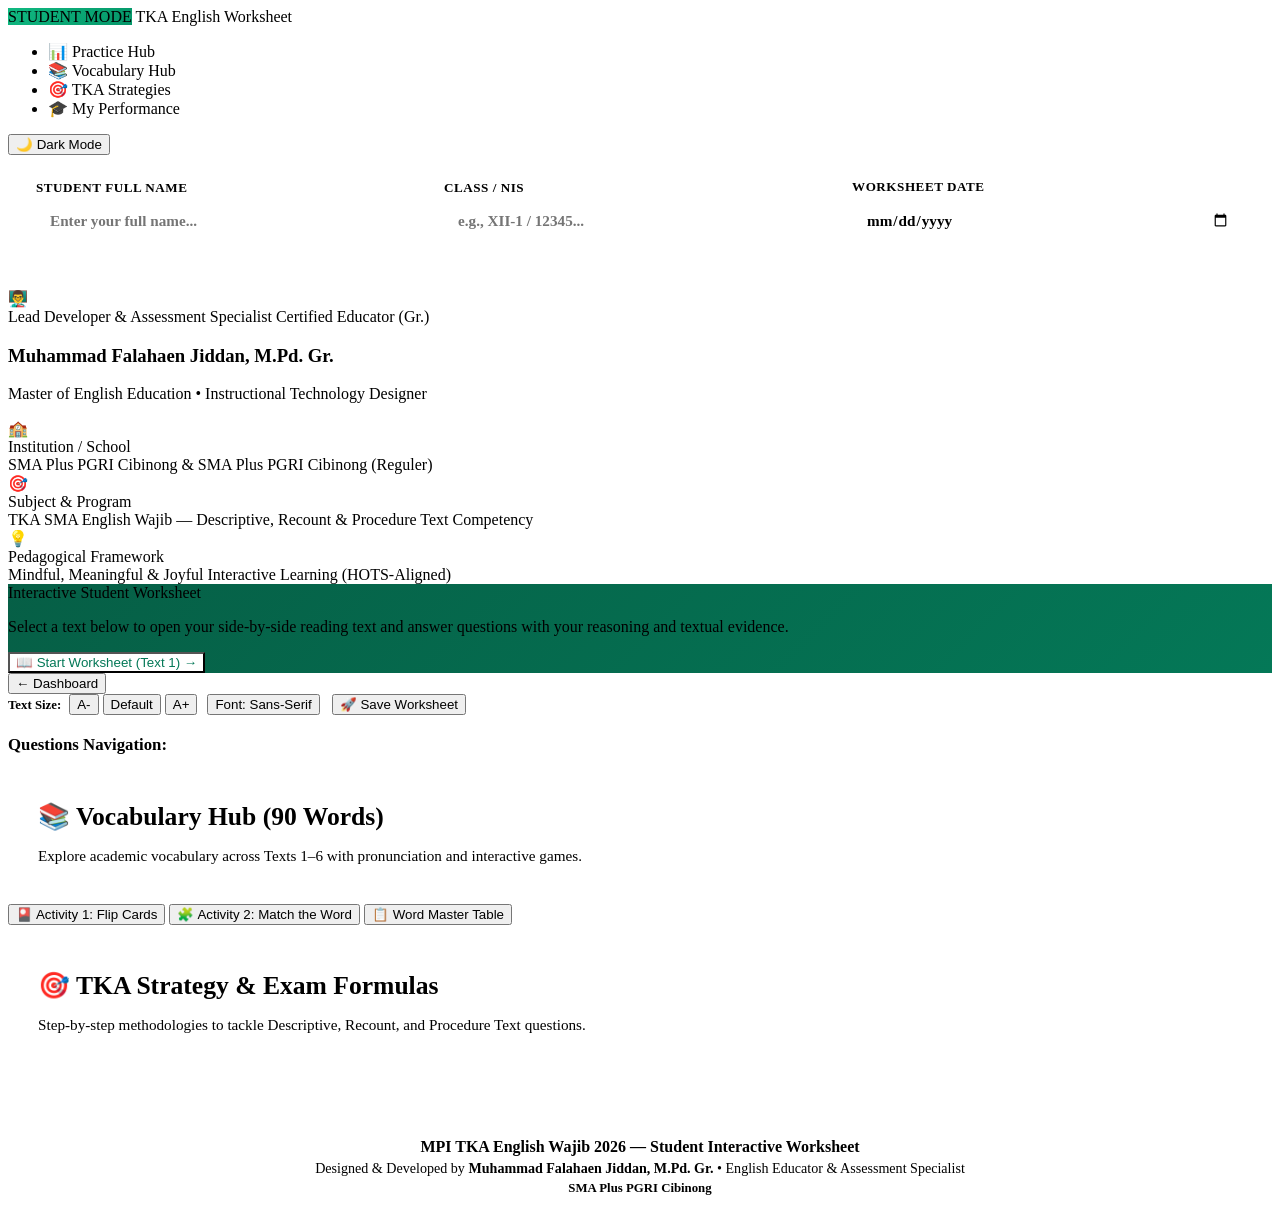
==== student.html @ a9da107c "Upload student.html - MPI TKA English Wajib 2026" ====
<!DOCTYPE html>
<html lang="en" data-theme="light">
<head>
  <meta charset="UTF-8">
  <meta name="viewport" content="width=device-width, initial-scale=1.0, maximum-scale=1.0, user-scalable=no">
  <title>MPI TKA ENGLISH WAJIB — Student Worksheet & Reasoning Mode</title>
  <meta name="description" content="Student Interactive Worksheet & Reasoning Mode for Senior High School TKA English — Descriptive, Recount, and Procedure Text with Textual Justifications.">
  
  <!-- Google Fonts: Inter & Merriweather -->
  <link rel="preconnect" href="https://fonts.googleapis.com">
  <link rel="preconnect" href="https://fonts.gstatic.com" crossorigin>
  <link href="https://fonts.googleapis.com/css2?family=Inter:wght@400;500;600;700;800;900&family=Merriweather:ital,wght@0,300;0,400;0,700;1,300;1,400&display=swap" rel="stylesheet">
  
  <!-- Stylesheet -->
  <link rel="stylesheet" href="style.css">
  <style>
    /* Student Specific Styles & Mobile Optimizations */
    .student-badge {
      background: linear-gradient(135deg, #10b981, #059669);
      color: white;
      font-weight: 800;
      font-size: 0.85rem;
      padding: 5px 12px;
      border-radius: var(--radius-sm);
      letter-spacing: 0.05em;
    }

    .reasoning-box-wrapper {
      background: var(--bg-card-alt);
      border: 1.5px solid var(--border-color);
      border-left: 4px solid var(--academic-blue);
      border-radius: var(--radius-md);
      padding: 16px 20px;
      margin-top: 18px;
      margin-bottom: 22px;
    }

    .reasoning-header {
      display: flex;
      align-items: center;
      gap: 8px;
      font-size: 0.95rem;
      font-weight: 800;
      color: var(--text-main);
      margin-bottom: 6px;
    }

    .reasoning-subtext {
      font-size: 0.84rem;
      color: var(--text-muted);
      margin-bottom: 10px;
      line-height: 1.4;
    }

    .student-reason-textarea {
      width: 100%;
      min-height: 95px;
      padding: 12px 14px;
      border-radius: var(--radius-sm);
      border: 1.5px solid var(--border-color);
      background: var(--bg-card);
      color: var(--text-main);
      font-family: var(--font-sans);
      font-size: 0.95rem;
      line-height: 1.5;
      resize: vertical;
      transition: border-color 0.2s ease, box-shadow 0.2s ease;
    }

    .student-reason-textarea:focus {
      outline: none;
      border-color: var(--academic-blue);
      box-shadow: 0 0 0 3px rgba(37, 99, 235, 0.15);
    }

    /* Student Identity Card */
    .student-id-card {
      background: var(--bg-card);
      border: 1px solid var(--border-color);
      border-radius: var(--radius-lg);
      padding: 24px 28px;
      margin-bottom: 24px;
      box-shadow: var(--shadow-sm);
      display: grid;
      grid-template-columns: repeat(auto-fit, minmax(220px, 1fr));
      gap: 16px;
      align-items: center;
    }

    .student-input-group {
      display: flex;
      flex-direction: column;
      gap: 6px;
    }

    .student-input-label {
      font-size: 0.82rem;
      font-weight: 800;
      color: var(--text-muted);
      text-transform: uppercase;
      letter-spacing: 0.04em;
    }

    .student-input-field {
      padding: 10px 14px;
      border-radius: var(--radius-sm);
      border: 1.5px solid var(--border-color);
      background: var(--bg-card-alt);
      color: var(--text-main);
      font-family: inherit;
      font-size: 0.95rem;
      font-weight: 600;
    }

    .student-input-field:focus {
      outline: none;
      border-color: var(--academic-blue);
      background: var(--bg-card);
    }

    /* Mobile Quick Switch Bar */
    .mobile-tab-switch {
      display: none;
      width: 100%;
      background: var(--bg-card);
      border: 1px solid var(--border-color);
      border-radius: var(--radius-md);
      padding: 6px;
      margin-bottom: 16px;
      gap: 6px;
    }

    .mobile-switch-btn {
      flex: 1;
      padding: 10px;
      border-radius: var(--radius-sm);
      border: none;
      font-size: 0.9rem;
      font-weight: 700;
      cursor: pointer;
      background: transparent;
      color: var(--text-muted);
      text-align: center;
    }

    .mobile-switch-btn.active {
      background: var(--academic-blue);
      color: white;
    }

    @media (max-width: 900px) {
      .mobile-tab-switch {
        display: flex;
      }
      .workspace-split-container {
        display: block;
      }
      .workspace-left-panel.mobile-hidden {
        display: none;
      }
      .workspace-right-panel.mobile-hidden {
        display: none;
      }
      .workspace-left-panel, .workspace-right-panel {
        max-height: none;
        padding: 20px 18px;
      }
      .navbar {
        padding: 12px 16px;
      }
      .main-view {
        padding: 12px 14px;
      }
    }
  </style>
</head>
<body>
  <div class="app-container">
    
    <!-- ==========================================
         TOP NAVIGATION BAR (STUDENT MODE)
    ========================================== -->
    <header class="navbar">
      <div class="nav-brand" onclick="setStudentView('dashboard')">
        <span class="brand-badge" style="background: linear-gradient(135deg, #10b981, #059669);">STUDENT MODE</span>
        <span class="brand-title">TKA English Worksheet</span>
      </div>

      <nav>
        <ul class="nav-links">
          <li class="nav-item active" data-view="dashboard" onclick="setStudentView('dashboard')">📊 Practice Hub</li>
          <li class="nav-item" data-view="vocab_hub" onclick="setStudentView('vocab_hub')">📚 Vocabulary Hub</li>
          <li class="nav-item" data-view="tka_strategy" onclick="setStudentView('tka_strategy')">🎯 TKA Strategies</li>
          <li class="nav-item" data-view="my_report" onclick="setStudentView('my_report')">🎓 My Performance</li>
        </ul>
      </nav>

      <div class="nav-actions">
        <!-- Dark/Light Mode Switcher -->
        <button class="btn-theme-toggle" id="btn-theme-toggle" onclick="toggleStudentTheme()">
          <span id="theme-icon">🌙</span> <span id="theme-label">Dark Mode</span>
        </button>
      </div>
    </header>

    <!-- ==========================================
         MAIN CONTENT VIEWS
    ========================================== -->
    <main class="main-view">

      <!-- 1. STUDENT DASHBOARD VIEW -->
      <section id="view-dashboard" class="view-section active">
        
        <!-- Student Identity Form -->
        <div class="student-id-card">
          <div class="student-input-group">
            <label class="student-input-label">Student Full Name</label>
            <input type="text" id="student-name" class="student-input-field" placeholder="Enter your full name..." onkeyup="saveStudentIdentity()">
          </div>
          <div class="student-input-group">
            <label class="student-input-label">Class / NIS</label>
            <input type="text" id="student-class" class="student-input-field" placeholder="e.g., XII-1 / 12345..." onkeyup="saveStudentIdentity()">
          </div>
          <div class="student-input-group">
            <label class="student-input-label">Worksheet Date</label>
            <input type="date" id="student-date" class="student-input-field" onchange="saveStudentIdentity()">
          </div>
        </div>

        <!-- Developer & Academic Profile Card in Student Mode -->
        <div class="developer-profile-card">
          <div class="dev-profile-header">
            <div class="dev-avatar-box">👨‍🏫</div>
            <div>
              <div class="dev-badge-row">
                <span class="badge badge-blue">Lead Developer & Assessment Specialist</span>
                <span class="badge badge-green">Certified Educator (Gr.)</span>
              </div>
              <h3 class="dev-name">Muhammad Falahaen Jiddan, M.Pd. Gr.</h3>
              <p class="dev-role">Master of English Education • Instructional Technology Designer</p>
            </div>
          </div>

          <div class="dev-details-grid">
            <div class="dev-detail-item">
              <div class="dev-detail-icon">🏫</div>
              <div>
                <div class="dev-detail-label">Institution / School</div>
                <div class="dev-detail-value">SMA Plus PGRI Cibinong & SMA Plus PGRI Cibinong (Reguler)</div>
              </div>
            </div>

            <div class="dev-detail-item">
              <div class="dev-detail-icon">🎯</div>
              <div>
                <div class="dev-detail-label">Subject & Program</div>
                <div class="dev-detail-value">TKA SMA English Wajib — Descriptive, Recount & Procedure Text Competency</div>
              </div>
            </div>

            <div class="dev-detail-item">
              <div class="dev-detail-icon">💡</div>
              <div>
                <div class="dev-detail-label">Pedagogical Framework</div>
                <div class="dev-detail-value">Mindful, Meaningful & Joyful Interactive Learning (HOTS-Aligned)</div>
              </div>
            </div>
          </div>
        </div>

        <div class="dashboard-hero-banner" style="background: linear-gradient(135deg, #065f46, #047857);">
          <div>
            <div class="dash-banner-title">Interactive Student Worksheet</div>
            <p class="dash-banner-subtitle">Select a text below to open your side-by-side reading text and answer questions with your reasoning and textual evidence.</p>
          </div>
          <div>
            <button class="btn btn-primary btn-lg" style="background: white; color: #047857;" onclick="openStudentTextWorkspace(1)">
              📖 Start Worksheet (Text 1) →
            </button>
          </div>
        </div>

        <!-- 6 Text Cards Grid -->
        <div class="text-cards-grid" id="student-text-cards">
          <!-- Injected via JS -->
        </div>

      </section>

      <!-- 2. STUDENT WORKSPACE VIEW (SPLIT SIDE-BY-SIDE ON DESKTOP, TABBED ON MOBILE) -->
      <section id="view-text_workspace" class="view-section">
        
        <!-- Mobile Tab Switcher Bar -->
        <div class="mobile-tab-switch">
          <button class="mobile-switch-btn active" id="btn-mobile-read" onclick="switchMobileTab('read')">📖 Reading Passage</button>
          <button class="mobile-switch-btn" id="btn-mobile-quest" onclick="switchMobileTab('quest')">📝 Questions & Reasoning</button>
        </div>

        <!-- Top Toolbar with Text Size Controls -->
        <div class="workspace-top-bar">
          <div style="display: flex; align-items: center; gap: 14px;">
            <button class="btn btn-secondary btn-sm" onclick="setStudentView('dashboard')">← Dashboard</button>
            <div id="student-ws-title" style="font-size: 1.15rem; font-weight: 800; color: var(--text-main);"></div>
          </div>

          <div style="display: flex; align-items: center; gap: 12px; flex-wrap: wrap;">
            <div class="font-size-control-group">
              <span style="font-size: 0.8rem; font-weight: 700; color: var(--text-muted); margin-right: 4px;">Text Size:</span>
              <button class="btn-font-ctrl" onclick="changeStudentFontSize(-1)">A-</button>
              <button class="btn-font-ctrl" onclick="changeStudentFontSize(0)">Default</button>
              <button class="btn-font-ctrl" onclick="changeStudentFontSize(1)">A+</button>
              <button class="btn-font-ctrl" onclick="toggleStudentFontFamily()" style="margin-left: 6px;">Font: <span id="student-font-family-label">Sans-Serif</span></button>
            </div>

            <button class="btn btn-primary btn-sm" onclick="submitStudentWorksheet()">🚀 Save Worksheet</button>
          </div>
        </div>

        <!-- Split Workspace Grid -->
        <div class="workspace-split-container">
          
          <!-- LEFT PANEL: READING PASSAGE -->
          <div class="workspace-left-panel" id="student-left-reading-panel">
            <h2 class="reading-article-title" id="student-reading-title"></h2>
            <div class="reading-citation" id="student-reading-citation"></div>
            <div id="student-reading-content">
              <!-- Paragraphs injected here -->
            </div>
          </div>

          <!-- RIGHT PANEL: QUESTIONS & REASONING -->
          <div class="workspace-right-panel" id="student-right-practice-panel">
            
            <div class="practice-header-bar">
              <span style="font-weight: 800; color: var(--text-main); font-size: 1.05rem;">Questions Navigation:</span>
              <div class="practice-q-nav" id="student-q-nav-pills">
                <!-- Pills injected -->
              </div>
            </div>

            <div id="student-question-canvas">
              <!-- Current question canvas injected here -->
            </div>

          </div>

        </div>
      </section>

      <!-- 3. VOCABULARY HUB (ENGLISH LABELS) -->
      <section id="view-vocab_hub" class="view-section">
        <div class="global-vocab-container">
          <div style="background: var(--bg-card); padding: 24px 30px; border-radius: 14px; border: 1px solid var(--border-color); display: flex; justify-content: space-between; align-items: center; flex-wrap: wrap; gap: 16px;">
            <div>
              <h2 style="font-size: 1.6rem; font-weight: 900; color: var(--text-main); margin-bottom: 4px;">📚 Vocabulary Hub (90 Words)</h2>
              <p style="font-size: 0.95rem; color: var(--text-muted);">Explore academic vocabulary across Texts 1–6 with pronunciation and interactive games.</p>
            </div>
          </div>

          <div class="vocab-filter-pills" id="student-vocab-filters">
            <!-- Injected via JS -->
          </div>

          <div class="vocab-activity-nav">
            <button class="vocab-mode-btn active" data-mode="flipcard" onclick="setStudentVocabActivity('flipcard')">🎴 Activity 1: Flip Cards</button>
            <button class="vocab-mode-btn" data-mode="matching" onclick="setStudentVocabActivity('matching')">🧩 Activity 2: Match the Word</button>
            <button class="vocab-mode-btn" data-mode="list" onclick="setStudentVocabActivity('list')">📋 Word Master Table</button>
          </div>

          <div id="student-vocab-content-area"></div>
        </div>
      </section>

      <!-- 4. TKA STRATEGIES (ENGLISH LABELS) -->
      <section id="view-tka_strategy" class="view-section">
        <div class="strategy-container">
          <div style="background: var(--bg-card); padding: 24px 30px; border-radius: 14px; border: 1px solid var(--border-color);">
            <h2 style="font-size: 1.6rem; font-weight: 900; color: var(--text-main); margin-bottom: 4px;">🎯 TKA Strategy & Exam Formulas</h2>
            <p style="font-size: 0.95rem; color: var(--text-muted);">Step-by-step methodologies to tackle Descriptive, Recount, and Procedure Text questions.</p>
          </div>

          <div class="strategy-grid" id="student-strategy-container">
            <!-- Injected via JS -->
          </div>
        </div>
      </section>

      <!-- 5. MY PERFORMANCE REPORT (NO CORRECT/INCORRECT BADGES) -->
      <section id="view-my_report" class="view-section">
        <div id="student-report-container">
          <!-- Injected via JS -->
        </div>
      </section>

    </main>

    <!-- Developer Profile Footer in Student Mode -->
    <footer class="app-footer" style="text-align: center; padding: 24px; border-top: 1px solid var(--border-color); margin-top: 40px; color: var(--text-muted); font-size: 0.88rem; background: var(--bg-card);">
      <div style="font-weight: 800; color: var(--text-main); font-size: 1rem; margin-bottom: 4px;">MPI TKA English Wajib 2026 — Student Interactive Worksheet</div>
      <div>Designed & Developed by <strong>Muhammad Falahaen Jiddan, M.Pd. Gr.</strong> • English Educator & Assessment Specialist</div>
      <div style="font-size: 0.8rem; margin-top: 4px; color: var(--academic-blue); font-weight: 600;">SMA Plus PGRI Cibinong</div>
    </footer>

    <!-- Toast Notification Container -->
    <div class="toast-container" id="student-toast-container"></div>

  </div>

  <!-- JavaScript Modules -->
  <script src="data.js"></script>
  <script src="student.js"></script>
</body>
</html>
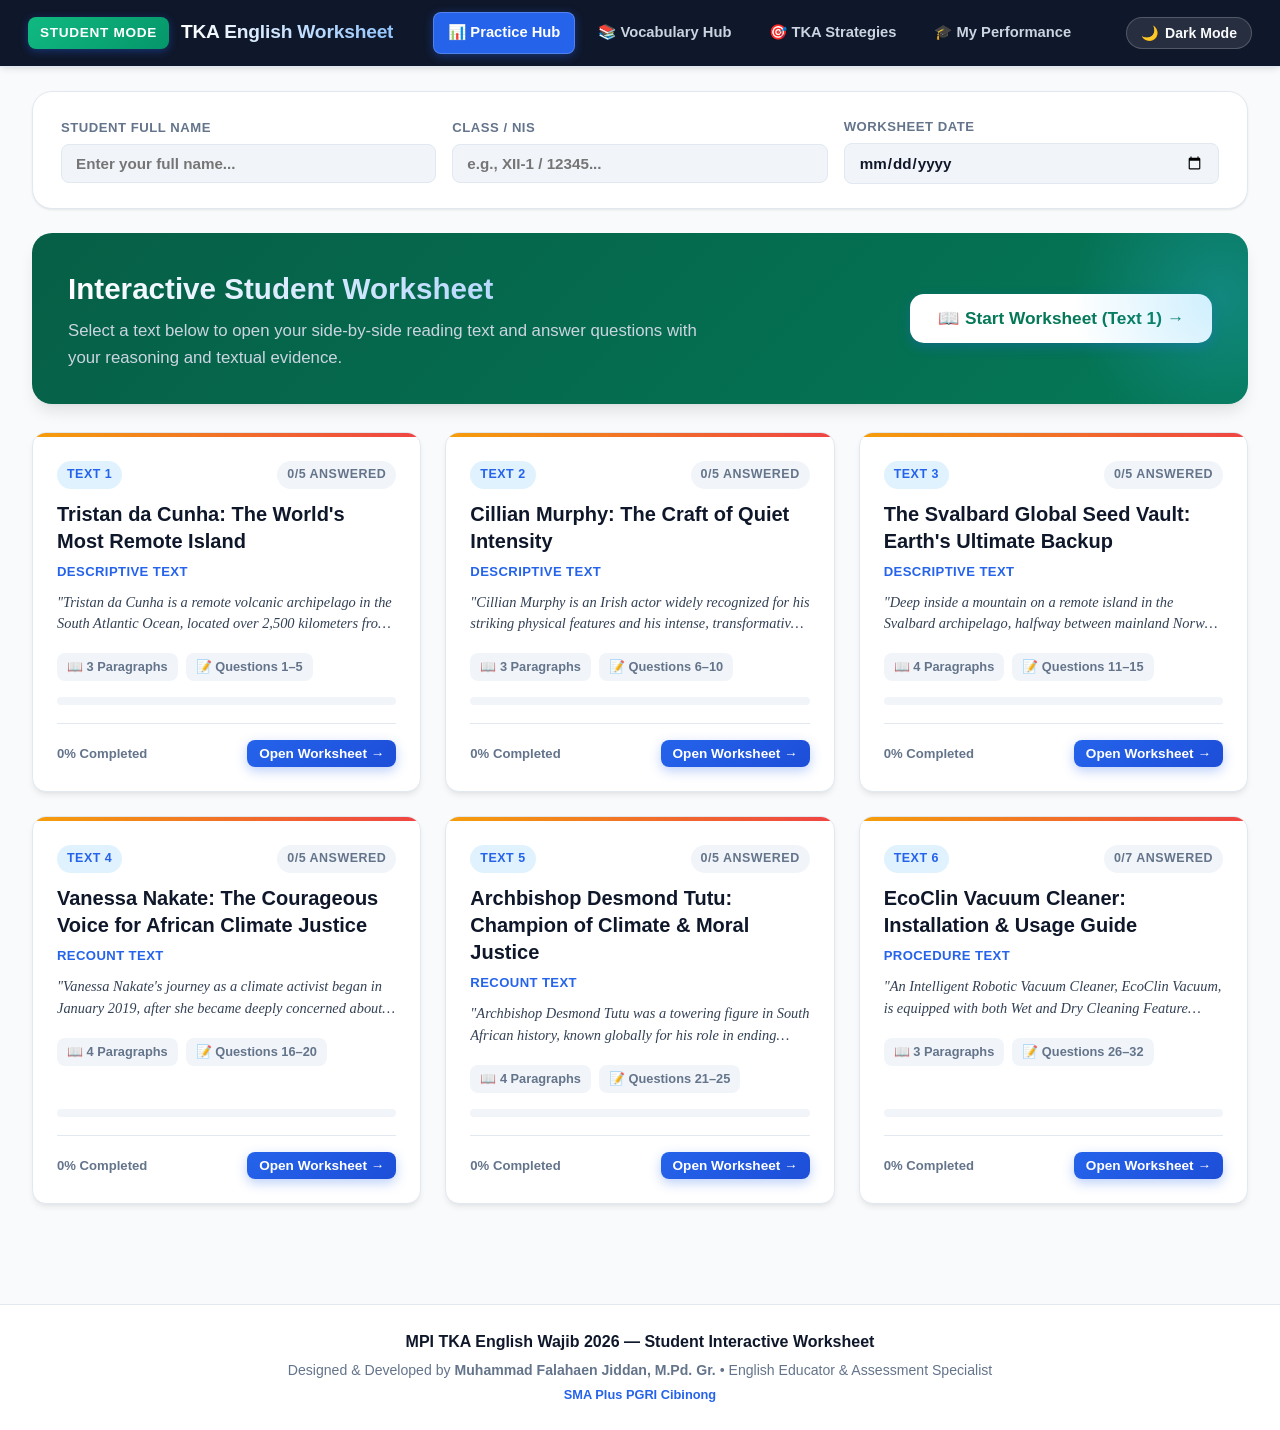
==== commit 9461cbe0: "Upload student.html - MPI TKA English Wajib 2026" ====
--- a/student.html
+++ b/student.html
@@ -227,46 +227,6 @@
           </div>
         </div>
 
-        <!-- Developer & Academic Profile Card in Student Mode -->
-        <div class="developer-profile-card">
-          <div class="dev-profile-header">
-            <div class="dev-avatar-box">👨‍🏫</div>
-            <div>
-              <div class="dev-badge-row">
-                <span class="badge badge-blue">Lead Developer & Assessment Specialist</span>
-                <span class="badge badge-green">Certified Educator (Gr.)</span>
-              </div>
-              <h3 class="dev-name">Muhammad Falahaen Jiddan, M.Pd. Gr.</h3>
-              <p class="dev-role">Master of English Education • Instructional Technology Designer</p>
-            </div>
-          </div>
-
-          <div class="dev-details-grid">
-            <div class="dev-detail-item">
-              <div class="dev-detail-icon">🏫</div>
-              <div>
-                <div class="dev-detail-label">Institution / School</div>
-                <div class="dev-detail-value">SMA Plus PGRI Cibinong & SMA Plus PGRI Cibinong (Reguler)</div>
-              </div>
-            </div>
-
-            <div class="dev-detail-item">
-              <div class="dev-detail-icon">🎯</div>
-              <div>
-                <div class="dev-detail-label">Subject & Program</div>
-                <div class="dev-detail-value">TKA SMA English Wajib — Descriptive, Recount & Procedure Text Competency</div>
-              </div>
-            </div>
-
-            <div class="dev-detail-item">
-              <div class="dev-detail-icon">💡</div>
-              <div>
-                <div class="dev-detail-label">Pedagogical Framework</div>
-                <div class="dev-detail-value">Mindful, Meaningful & Joyful Interactive Learning (HOTS-Aligned)</div>
-              </div>
-            </div>
-          </div>
-        </div>
 
         <div class="dashboard-hero-banner" style="background: linear-gradient(135deg, #065f46, #047857);">
           <div>
@@ -294,6 +254,7 @@
         <div class="mobile-tab-switch">
           <button class="mobile-switch-btn active" id="btn-mobile-read" onclick="switchMobileTab('read')">📖 Reading Passage</button>
           <button class="mobile-switch-btn" id="btn-mobile-quest" onclick="switchMobileTab('quest')">📝 Questions & Reasoning</button>
+          <button class="mobile-switch-btn btn-amber" id="btn-mobile-peek" onclick="openPeekPassageModal()">👁️ Peek Passage</button>
         </div>
 
         <!-- Top Toolbar with Text Size Controls -->
@@ -401,6 +362,22 @@
       <div style="font-size: 0.8rem; margin-top: 4px; color: var(--academic-blue); font-weight: 600;">SMA Plus PGRI Cibinong</div>
     </footer>
 
+    <!-- Peek Passage Modal for Mobile & Quick Reading Inspection -->
+    <div class="modal-overlay" id="peek-passage-modal" onclick="closePeekPassageModal(event)">
+      <div class="peek-modal-card" onclick="event.stopPropagation()">
+        <div class="peek-modal-header">
+          <div style="display: flex; align-items: center; gap: 8px;">
+            <span style="font-size: 1.2rem;">👁️</span>
+            <h3 id="peek-modal-title" style="margin: 0; font-size: 1.1rem; font-weight: 800; color: var(--text-main);">Reading Passage Peek</h3>
+          </div>
+          <button class="btn-close-modal" onclick="closePeekPassageModal()">✕</button>
+        </div>
+        <div class="peek-modal-body" id="peek-modal-content">
+          <!-- Active text reading passage paragraphs injected here -->
+        </div>
+      </div>
+    </div>
+
     <!-- Toast Notification Container -->
     <div class="toast-container" id="student-toast-container"></div>
 
--- a/style.css
+++ b/style.css
@@ -0,0 +1,1737 @@
+/* ==========================================
+   MPI TKA BAHASA INGGRIS - NARRATIVE TEXT
+   STYLESHEET (style.css)
+   Clean, Academic, Modern, Responsive 16:9 UI
+   Split Workspace: Text on Left, Questions on Right
+   ========================================== */
+
+:root {
+  /* Common Accents */
+  --academic-blue: #2563eb;
+  --academic-blue-light: #3b82f6;
+  --academic-blue-dark: #1d4ed8;
+  --accent-cyan: #0ea5e9;
+  --accent-cyan-light: #e0f2fe;
+  --accent-teal: #0d9488;
+  --accent-amber: #d97706;
+  --accent-amber-light: #fef3c7;
+  --accent-red: #dc2626;
+  --accent-red-light: #fee2e2;
+  --accent-green: #16a34a;
+  --accent-green-light: #dcfce7;
+  --accent-purple: #9333ea;
+  --accent-purple-light: #f3e8ff;
+
+  /* LIGHT THEME VARIABLES */
+  --bg-main: #f8fafc;
+  --bg-card: #ffffff;
+  --bg-card-alt: #f1f5f9;
+  --bg-card-hover: #f8fafc;
+  --bg-nav: #0f172a;
+  --border-color: #e2e8f0;
+  --border-focus: #3b82f6;
+
+  --text-main: #0f172a;
+  --text-secondary: #334155;
+  --text-muted: #64748b;
+  --text-light: #f8fafc;
+
+  --reading-bg: #ffffff;
+  --reading-text: #1e293b;
+  --reading-border: #e2e8f0;
+  --reading-p-num-bg: #e0f2fe;
+  --reading-p-num-text: #0369a1;
+
+  --shadow-sm: 0 1px 3px rgba(0,0,0,0.06), 0 1px 2px rgba(0,0,0,0.04);
+  --shadow-md: 0 4px 6px -1px rgba(0,0,0,0.08), 0 2px 4px -2px rgba(0,0,0,0.05);
+  --shadow-lg: 0 10px 15px -3px rgba(0,0,0,0.1), 0 4px 6px -4px rgba(0,0,0,0.05);
+  --shadow-xl: 0 20px 25px -5px rgba(0,0,0,0.12), 0 8px 10px -6px rgba(0,0,0,0.06);
+
+  --radius-sm: 8px;
+  --radius-md: 14px;
+  --radius-lg: 20px;
+  --radius-full: 9999px;
+
+  --font-sans: 'Inter', -apple-system, BlinkMacSystemFont, 'Segoe UI', Roboto, Helvetica, Arial, sans-serif;
+  --font-serif: 'Merriweather', Georgia, serif;
+}
+
+/* ==========================================
+   DARK THEME VARIABLES
+========================================== */
+[data-theme="dark"] {
+  --bg-main: #0b0f19;
+  --bg-card: #131b2e;
+  --bg-card-alt: #1e293b;
+  --bg-card-hover: #1c263c;
+  --bg-nav: #070a12;
+  --border-color: #27354f;
+  --border-focus: #60a5fa;
+
+  --text-main: #f1f5f9;
+  --text-secondary: #cbd5e1;
+  --text-muted: #94a3b8;
+  --text-light: #ffffff;
+
+  --reading-bg: #111827;
+  --reading-text: #f3f4f6;
+  --reading-border: #1f2937;
+  --reading-p-num-bg: #1e3a8a;
+  --reading-p-num-text: #93c5fd;
+
+  --accent-cyan-light: #082f49;
+  --accent-amber-light: #451a03;
+  --accent-red-light: #450a0a;
+  --accent-green-light: #052e16;
+  --accent-purple-light: #3b0764;
+
+  --shadow-sm: 0 1px 3px rgba(0,0,0,0.4);
+  --shadow-md: 0 4px 8px rgba(0,0,0,0.5);
+  --shadow-lg: 0 10px 20px rgba(0,0,0,0.6);
+  --shadow-xl: 0 20px 30px rgba(0,0,0,0.7);
+}
+
+* {
+  margin: 0;
+  padding: 0;
+  box-sizing: border-box;
+  transition: background-color 0.2s ease, border-color 0.2s ease, color 0.2s ease;
+}
+
+body {
+  font-family: var(--font-sans);
+  background-color: var(--bg-main);
+  color: var(--text-main);
+  line-height: 1.6;
+  font-size: 16px;
+  overflow-x: hidden;
+  -webkit-font-smoothing: antialiased;
+}
+
+.app-container {
+  min-height: 100vh;
+  display: flex;
+  flex-direction: column;
+}
+
+/* ==========================================
+   NAVBAR
+========================================== */
+.navbar {
+  background-color: var(--bg-nav);
+  color: var(--text-light);
+  padding: 12px 28px;
+  display: flex;
+  align-items: center;
+  justify-content: space-between;
+  box-shadow: var(--shadow-md);
+  position: sticky;
+  top: 0;
+  z-index: 100;
+  border-bottom: 1px solid var(--border-color);
+}
+
+.nav-brand {
+  display: flex;
+  align-items: center;
+  gap: 12px;
+  cursor: pointer;
+}
+
+.brand-badge {
+  background: linear-gradient(135deg, #2563eb, #06b6d4);
+  color: white;
+  font-weight: 800;
+  font-size: 0.85rem;
+  padding: 5px 12px;
+  border-radius: var(--radius-sm);
+  letter-spacing: 0.05em;
+  box-shadow: 0 2px 8px rgba(37, 99, 235, 0.4);
+}
+
+.brand-title {
+  font-size: 1.2rem;
+  font-weight: 800;
+  letter-spacing: -0.01em;
+  background: linear-gradient(90deg, #ffffff, #93c5fd);
+  -webkit-background-clip: text;
+  -webkit-text-fill-color: transparent;
+}
+
+.nav-links {
+  display: flex;
+  align-items: center;
+  gap: 8px;
+  list-style: none;
+}
+
+.nav-item {
+  display: inline-flex;
+  align-items: center;
+  gap: 6px;
+  padding: 8px 14px;
+  border-radius: var(--radius-sm);
+  color: #cbd5e1;
+  font-weight: 600;
+  font-size: 0.92rem;
+  cursor: pointer;
+  border: 1px solid transparent;
+  user-select: none;
+}
+
+.nav-item:hover {
+  color: white;
+  background-color: rgba(255, 255, 255, 0.08);
+}
+
+.nav-item.active {
+  color: white;
+  background-color: var(--academic-blue);
+  border-color: rgba(255, 255, 255, 0.2);
+  box-shadow: 0 2px 10px rgba(37, 99, 235, 0.4);
+}
+
+.nav-actions {
+  display: flex;
+  align-items: center;
+  gap: 10px;
+}
+
+.btn-theme-toggle {
+  background: rgba(255, 255, 255, 0.1);
+  color: var(--text-light);
+  border: 1px solid rgba(255, 255, 255, 0.2);
+  padding: 7px 14px;
+  border-radius: var(--radius-full);
+  font-size: 0.88rem;
+  font-weight: 600;
+  cursor: pointer;
+  display: inline-flex;
+  align-items: center;
+  gap: 6px;
+}
+
+.btn-theme-toggle:hover {
+  background: rgba(255, 255, 255, 0.2);
+  transform: translateY(-1px);
+}
+
+/* ==========================================
+   BUTTONS & BADGES
+========================================== */
+.btn {
+  display: inline-flex;
+  align-items: center;
+  justify-content: center;
+  gap: 8px;
+  padding: 10px 18px;
+  font-size: 0.95rem;
+  font-weight: 600;
+  border-radius: var(--radius-md);
+  border: none;
+  cursor: pointer;
+  font-family: inherit;
+  user-select: none;
+  text-decoration: none;
+  transition: all 0.2s cubic-bezier(0.4, 0, 0.2, 1);
+}
+
+.btn-primary {
+  background: linear-gradient(135deg, #2563eb, #1d4ed8);
+  color: white;
+  box-shadow: 0 4px 12px rgba(37, 99, 235, 0.3);
+}
+
+.btn-primary:hover {
+  background: linear-gradient(135deg, #3b82f6, #2563eb);
+  transform: translateY(-2px);
+  box-shadow: 0 6px 16px rgba(37, 99, 235, 0.45);
+}
+
+.btn-secondary {
+  background-color: var(--bg-card-alt);
+  color: var(--text-main);
+  border: 1px solid var(--border-color);
+}
+
+.btn-secondary:hover {
+  background-color: var(--border-color);
+  transform: translateY(-1px);
+}
+
+.btn-outline {
+  background-color: transparent;
+  border: 1.5px solid var(--academic-blue);
+  color: var(--academic-blue);
+}
+
+.btn-outline:hover {
+  background-color: var(--accent-cyan-light);
+  transform: translateY(-1px);
+}
+
+.btn-danger {
+  background-color: var(--accent-red-light);
+  color: var(--accent-red);
+  border: 1px solid #fca5a5;
+}
+
+.btn-danger:hover {
+  background-color: #fee2e2;
+  transform: translateY(-1px);
+}
+
+.btn-success {
+  background-color: var(--accent-green-light);
+  color: var(--accent-green);
+  border: 1px solid #86efac;
+}
+
+.btn-success:hover {
+  background-color: #bbf7d0;
+  transform: translateY(-1px);
+}
+
+.btn-sm {
+  padding: 6px 12px;
+  font-size: 0.85rem;
+  border-radius: var(--radius-sm);
+}
+
+.btn-lg {
+  padding: 14px 28px;
+  font-size: 1.08rem;
+  border-radius: var(--radius-md);
+  font-weight: 700;
+}
+
+.badge {
+  display: inline-flex;
+  align-items: center;
+  gap: 5px;
+  padding: 4px 10px;
+  border-radius: var(--radius-full);
+  font-size: 0.78rem;
+  font-weight: 700;
+  letter-spacing: 0.04em;
+  text-transform: uppercase;
+}
+
+.badge-blue { background: var(--accent-cyan-light); color: var(--academic-blue); }
+.badge-green { background: var(--accent-green-light); color: var(--accent-green); }
+.badge-amber { background: var(--accent-amber-light); color: var(--accent-amber); }
+.badge-purple { background: var(--accent-purple-light); color: var(--accent-purple); }
+.badge-cyan { background: var(--accent-cyan-light); color: #0284c7; }
+.badge-gray { background: var(--bg-card-alt); color: var(--text-muted); }
+
+/* ==========================================
+   MAIN VIEWS CONTAINER
+========================================== */
+.main-view {
+  flex: 1;
+  padding: 24px 32px;
+  max-width: 1480px;
+  margin: 0 auto;
+  width: 100%;
+}
+
+.view-section {
+  display: none;
+  animation: fadeIn 0.25s ease forwards;
+}
+
+.view-section.active {
+  display: block;
+}
+
+@keyframes fadeIn {
+  from { opacity: 0; transform: translateY(8px); }
+  to { opacity: 1; transform: translateY(0); }
+}
+
+/* ==========================================
+   LANDING HERO VIEW
+========================================== */
+.hero-container {
+  display: flex;
+  flex-direction: column;
+  align-items: center;
+  justify-content: center;
+  text-align: center;
+  min-height: calc(100vh - 120px);
+  padding: 30px 20px;
+}
+
+.hero-card {
+  background: var(--bg-card);
+  border-radius: var(--radius-lg);
+  padding: 56px 48px;
+  max-width: 900px;
+  box-shadow: var(--shadow-xl);
+  border: 1px solid var(--border-color);
+  position: relative;
+  overflow: hidden;
+}
+
+.hero-card::before {
+  content: '';
+  position: absolute;
+  top: 0;
+  left: 0;
+  right: 0;
+  height: 8px;
+  background: linear-gradient(90deg, #2563eb, #06b6d4, #10b981);
+}
+
+.hero-subtitle-tag {
+  display: inline-block;
+  background: var(--accent-cyan-light);
+  color: var(--academic-blue);
+  font-weight: 800;
+  font-size: 0.88rem;
+  padding: 6px 18px;
+  border-radius: var(--radius-full);
+  margin-bottom: 22px;
+  letter-spacing: 0.06em;
+}
+
+.hero-title {
+  font-size: 3rem;
+  font-weight: 900;
+  color: var(--text-main);
+  line-height: 1.15;
+  margin-bottom: 12px;
+}
+
+.hero-subtitle {
+  font-size: 1.55rem;
+  font-weight: 700;
+  color: var(--academic-blue);
+  margin-bottom: 8px;
+}
+
+.hero-scope {
+  font-size: 1.15rem;
+  color: var(--text-muted);
+  font-weight: 500;
+  margin-bottom: 34px;
+}
+
+.hero-features-grid {
+  display: grid;
+  grid-template-columns: repeat(auto-fit, minmax(220px, 1fr));
+  gap: 16px;
+  margin-bottom: 40px;
+  text-align: left;
+}
+
+.hero-feature-item {
+  background: var(--bg-card-alt);
+  padding: 18px;
+  border-radius: var(--radius-md);
+  border: 1px solid var(--border-color);
+  border-left: 4px solid var(--academic-blue);
+}
+
+.hero-feature-item h4 {
+  font-size: 1.05rem;
+  color: var(--text-main);
+  margin-bottom: 6px;
+}
+
+.hero-feature-item p {
+  font-size: 0.88rem;
+  color: var(--text-muted);
+  line-height: 1.5;
+}
+
+/* ==========================================
+   DASHBOARD VIEW
+========================================== */
+.dashboard-hero-banner {
+  background: linear-gradient(135deg, #1e3a8a, #0f172a);
+  color: white;
+  border-radius: var(--radius-lg);
+  padding: 32px 36px;
+  margin-bottom: 28px;
+  box-shadow: var(--shadow-lg);
+  display: flex;
+  align-items: center;
+  justify-content: space-between;
+  flex-wrap: wrap;
+  gap: 20px;
+  position: relative;
+  overflow: hidden;
+}
+
+.dashboard-hero-banner::after {
+  content: '';
+  position: absolute;
+  top: -50%;
+  right: -10%;
+  width: 300px;
+  height: 300px;
+  background: radial-gradient(circle, rgba(56, 189, 248, 0.25) 0%, rgba(56, 189, 248, 0) 70%);
+  border-radius: 50%;
+}
+
+.dash-banner-title {
+  font-size: 1.85rem;
+  font-weight: 900;
+  margin-bottom: 6px;
+  background: linear-gradient(90deg, #ffffff, #93c5fd);
+  -webkit-background-clip: text;
+  -webkit-text-fill-color: transparent;
+}
+
+.dash-banner-subtitle {
+  font-size: 1.05rem;
+  color: #cbd5e1;
+  max-width: 650px;
+}
+
+.dash-hub-grid {
+  display: grid;
+  grid-template-columns: 1fr 1fr;
+  gap: 20px;
+  margin-bottom: 30px;
+}
+
+.dash-hub-card {
+  background: var(--bg-card);
+  border-radius: var(--radius-md);
+  border: 1px solid var(--border-color);
+  padding: 24px 28px;
+  display: flex;
+  align-items: center;
+  justify-content: space-between;
+  box-shadow: var(--shadow-sm);
+  cursor: pointer;
+  transition: transform 0.2s ease, box-shadow 0.2s ease, border-color 0.2s ease;
+}
+
+.dash-hub-card:hover {
+  transform: translateY(-3px);
+  box-shadow: var(--shadow-md);
+  border-color: var(--academic-blue);
+}
+
+.hub-card-left {
+  display: flex;
+  align-items: center;
+  gap: 18px;
+}
+
+.hub-icon-box {
+  width: 58px;
+  height: 58px;
+  border-radius: var(--radius-md);
+  display: flex;
+  align-items: center;
+  justify-content: center;
+  font-size: 1.8rem;
+  background: var(--accent-cyan-light);
+  color: var(--academic-blue);
+}
+
+.overview-stats-grid {
+  display: grid;
+  grid-template-columns: repeat(auto-fit, minmax(220px, 1fr));
+  gap: 20px;
+  margin-bottom: 32px;
+}
+
+.stat-card {
+  background: var(--bg-card);
+  padding: 22px 24px;
+  border-radius: var(--radius-md);
+  border: 1px solid var(--border-color);
+  box-shadow: var(--shadow-sm);
+  display: flex;
+  align-items: center;
+  gap: 18px;
+  transition: transform 0.2s ease, box-shadow 0.2s ease;
+}
+
+.stat-card:hover {
+  transform: translateY(-2px);
+  box-shadow: var(--shadow-md);
+  border-color: var(--academic-blue);
+}
+
+.stat-icon {
+  width: 56px;
+  height: 56px;
+  border-radius: var(--radius-md);
+  display: flex;
+  align-items: center;
+  justify-content: center;
+  font-size: 1.6rem;
+  background: var(--accent-cyan-light);
+  color: var(--academic-blue);
+  flex-shrink: 0;
+}
+
+.stat-val {
+  font-size: 1.7rem;
+  font-weight: 900;
+  color: var(--text-main);
+  line-height: 1.1;
+}
+
+.stat-label {
+  font-size: 0.88rem;
+  color: var(--text-muted);
+  font-weight: 600;
+  margin-top: 2px;
+}
+
+.text-cards-grid {
+  display: grid;
+  grid-template-columns: repeat(auto-fit, minmax(310px, 1fr));
+  gap: 24px;
+  margin-bottom: 36px;
+}
+
+.text-module-card {
+  background: var(--bg-card);
+  border-radius: var(--radius-md);
+  border: 1px solid var(--border-color);
+  box-shadow: var(--shadow-md);
+  padding: 24px;
+  display: flex;
+  flex-direction: column;
+  justify-content: space-between;
+  transition: transform 0.2s ease, box-shadow 0.2s ease, border-color 0.2s ease;
+  position: relative;
+  overflow: hidden;
+}
+
+.text-module-card:hover {
+  transform: translateY(-4px);
+  box-shadow: var(--shadow-lg);
+  border-color: var(--academic-blue);
+}
+
+.card-theme-bar {
+  position: absolute;
+  top: 0;
+  left: 0;
+  right: 0;
+  height: 4px;
+}
+
+.theme-bar-1 { background: linear-gradient(90deg, #f59e0b, #ef4444); }
+.theme-bar-2 { background: linear-gradient(90deg, #3b82f6, #8b5cf6); }
+.theme-bar-3 { background: linear-gradient(90deg, #10b981, #06b6d4); }
+.theme-bar-4 { background: linear-gradient(90deg, #ec4899, #6366f1); }
+.theme-bar-5 { background: linear-gradient(90deg, #8b5cf6, #ec4899); }
+.theme-bar-6 { background: linear-gradient(90deg, #06b6d4, #10b981); }
+
+.card-top {
+  display: flex;
+  justify-content: space-between;
+  align-items: center;
+  margin-bottom: 12px;
+  margin-top: 4px;
+}
+
+.text-module-title {
+  font-size: 1.25rem;
+  font-weight: 800;
+  color: var(--text-main);
+  margin-bottom: 6px;
+  line-height: 1.35;
+}
+
+.text-module-genre {
+  font-size: 0.82rem;
+  color: var(--academic-blue);
+  font-weight: 700;
+  margin-bottom: 10px;
+  text-transform: uppercase;
+  letter-spacing: 0.03em;
+}
+
+.text-module-excerpt {
+  font-size: 0.9rem;
+  color: var(--text-secondary);
+  line-height: 1.5;
+  margin-bottom: 18px;
+  font-family: var(--font-serif);
+  font-style: italic;
+  display: -webkit-box;
+  -webkit-line-clamp: 2;
+  -webkit-box-orient: vertical;
+  overflow: hidden;
+}
+
+.card-meta-chips {
+  display: flex;
+  gap: 8px;
+  flex-wrap: wrap;
+  margin-bottom: 16px;
+}
+
+.meta-chip {
+  background: var(--bg-card-alt);
+  padding: 4px 10px;
+  border-radius: var(--radius-sm);
+  font-size: 0.8rem;
+  color: var(--text-muted);
+  font-weight: 600;
+}
+
+.card-progress-bar {
+  height: 8px;
+  background: var(--bg-card-alt);
+  border-radius: var(--radius-full);
+  overflow: hidden;
+  margin-bottom: 18px;
+}
+
+.card-progress-fill {
+  height: 100%;
+  background: linear-gradient(90deg, #3b82f6, #10b981);
+  width: 0%;
+  transition: width 0.4s ease;
+}
+
+.card-footer {
+  display: flex;
+  justify-content: space-between;
+  align-items: center;
+  padding-top: 16px;
+  border-top: 1px solid var(--border-color);
+  gap: 8px;
+}
+
+.mode-triggers-grid {
+  background: var(--bg-card);
+  border-radius: var(--radius-md);
+  padding: 26px 30px;
+  border: 1px solid var(--border-color);
+  box-shadow: var(--shadow-sm);
+  display: flex;
+  align-items: center;
+  justify-content: space-between;
+  flex-wrap: wrap;
+  gap: 20px;
+}
+
+.developer-profile-card {
+  background: var(--bg-card);
+  border-radius: var(--radius-lg);
+  border: 1px solid var(--border-color);
+  box-shadow: var(--shadow-md);
+  padding: 32px 36px;
+  margin-top: 0;
+  margin-bottom: 28px;
+  position: relative;
+  overflow: hidden;
+}
+
+.developer-profile-card::before {
+  content: '';
+  position: absolute;
+  top: 0;
+  left: 0;
+  right: 0;
+  height: 5px;
+  background: linear-gradient(90deg, #1d4ed8, #0ea5e9, #10b981);
+}
+
+.dev-profile-header {
+  display: flex;
+  align-items: center;
+  gap: 20px;
+  flex-wrap: wrap;
+  margin-bottom: 24px;
+}
+
+.dev-avatar-box {
+  width: 70px;
+  height: 70px;
+  border-radius: var(--radius-md);
+  background: linear-gradient(135deg, #1e40af, #0284c7);
+  color: white;
+  display: flex;
+  align-items: center;
+  justify-content: center;
+  font-size: 2.2rem;
+  box-shadow: 0 4px 14px rgba(30, 64, 175, 0.35);
+  flex-shrink: 0;
+}
+
+.dev-badge-row {
+  display: flex;
+  gap: 8px;
+  flex-wrap: wrap;
+  margin-bottom: 6px;
+}
+
+.dev-name {
+  font-size: 1.45rem;
+  font-weight: 900;
+  color: var(--text-main);
+  margin: 4px 0 3px 0;
+  letter-spacing: -0.01em;
+}
+
+.dev-role {
+  font-size: 0.92rem;
+  color: var(--academic-blue);
+  font-weight: 700;
+}
+
+.dev-details-grid {
+  display: grid;
+  grid-template-columns: repeat(auto-fit, minmax(260px, 1fr));
+  gap: 16px;
+  margin-bottom: 22px;
+}
+
+.dev-detail-item {
+  background: var(--bg-card-alt);
+  padding: 16px 20px;
+  border-radius: var(--radius-md);
+  border: 1px solid var(--border-color);
+  display: flex;
+  align-items: flex-start;
+  gap: 14px;
+}
+
+.dev-detail-icon {
+  font-size: 1.4rem;
+  line-height: 1;
+  margin-top: 2px;
+}
+
+.dev-detail-label {
+  font-size: 0.78rem;
+  font-weight: 800;
+  color: var(--text-muted);
+  text-transform: uppercase;
+  letter-spacing: 0.05em;
+  margin-bottom: 3px;
+}
+
+.dev-detail-value {
+  font-size: 0.95rem;
+  font-weight: 700;
+  color: var(--text-main);
+  line-height: 1.45;
+}
+
+.dev-bio-quote {
+  background: var(--accent-cyan-light);
+  border-left: 4px solid var(--academic-blue);
+  padding: 16px 20px;
+  border-radius: var(--radius-sm);
+  font-size: 0.92rem;
+  color: var(--text-secondary);
+  font-style: italic;
+  line-height: 1.6;
+}
+
+/* ==========================================
+   SIDE-BY-SIDE SPLIT WORKSPACE
+========================================== */
+.workspace-top-bar {
+  background: var(--bg-card);
+  border-radius: var(--radius-md);
+  padding: 14px 24px;
+  border: 1px solid var(--border-color);
+  box-shadow: var(--shadow-sm);
+  margin-bottom: 18px;
+  display: flex;
+  justify-content: space-between;
+  align-items: center;
+  flex-wrap: wrap;
+  gap: 12px;
+}
+
+.workspace-split-container {
+  display: grid;
+  grid-template-columns: 1.15fr 1fr;
+  gap: 24px;
+  align-items: stretch;
+  min-height: calc(100vh - 200px);
+}
+
+.workspace-left-panel {
+  background: var(--reading-bg);
+  border-radius: var(--radius-md);
+  border: 1px solid var(--reading-border);
+  box-shadow: var(--shadow-md);
+  padding: 32px 36px;
+  overflow-y: auto;
+  max-height: calc(100vh - 200px);
+  position: relative;
+}
+
+.reading-top-toolbar {
+  display: flex;
+  justify-content: space-between;
+  align-items: center;
+  margin-bottom: 18px;
+  padding-bottom: 12px;
+  border-bottom: 1px solid var(--border-color);
+  flex-wrap: wrap;
+  gap: 10px;
+}
+
+.font-size-control-group {
+  display: flex;
+  align-items: center;
+  gap: 6px;
+  background: var(--bg-card-alt);
+  padding: 4px 8px;
+  border-radius: var(--radius-sm);
+  border: 1px solid var(--border-color);
+}
+
+.btn-font-ctrl {
+  background: var(--bg-card);
+  border: 1px solid var(--border-color);
+  color: var(--text-main);
+  padding: 3px 10px;
+  border-radius: 4px;
+  font-weight: 700;
+  font-size: 0.85rem;
+  cursor: pointer;
+}
+
+.btn-font-ctrl:hover {
+  background: var(--academic-blue);
+  color: white;
+  border-color: var(--academic-blue);
+}
+
+.reading-article-title {
+  font-size: 1.55rem;
+  font-weight: 900;
+  color: var(--text-main);
+  margin-bottom: 6px;
+  line-height: 1.3;
+}
+
+.reading-citation {
+  font-size: 0.85rem;
+  color: var(--text-muted);
+  font-style: italic;
+  margin-bottom: 22px;
+}
+
+.reading-paragraph {
+  font-family: inherit;
+  font-size: var(--reading-font-size, 1.18rem);
+  line-height: 1.9;
+  color: var(--reading-text);
+  margin-bottom: 24px;
+  position: relative;
+  padding-left: 36px;
+  transition: font-size 0.2s ease;
+}
+
+.p-number {
+  position: absolute;
+  left: 0;
+  top: 4px;
+  font-family: var(--font-sans);
+  font-size: 0.75rem;
+  font-weight: 800;
+  color: var(--reading-p-num-text);
+  background: var(--reading-p-num-bg);
+  padding: 2px 8px;
+  border-radius: var(--radius-sm);
+  user-select: none;
+}
+
+.btn-amber {
+  background: linear-gradient(135deg, #f59e0b, #d97706);
+  color: white;
+  box-shadow: 0 4px 12px rgba(245, 158, 11, 0.35);
+  border: none;
+}
+
+.btn-amber:hover {
+  background: linear-gradient(135deg, #fbbf24, #f59e0b);
+  transform: translateY(-2px);
+  box-shadow: 0 6px 16px rgba(245, 158, 11, 0.5);
+}
+
+.evidence-highlight-target {
+  background-color: #fef08a !important;
+  color: #1e293b !important;
+  box-shadow: 0 0 0 3px #f59e0b, 0 6px 18px rgba(245, 158, 11, 0.45);
+  border-radius: 6px;
+  padding: 4px 8px;
+  animation: pulseTarget 1.5s infinite;
+  display: inline;
+  scroll-margin-top: 100px;
+}
+
+@keyframes pulseTarget {
+  0% { box-shadow: 0 0 0 2px #f59e0b; }
+  50% { box-shadow: 0 0 0 8px rgba(245, 158, 11, 0.4); }
+  100% { box-shadow: 0 0 0 2px #f59e0b; }
+}
+
+.evidence-badge-tag {
+  display: inline-block;
+  background: #f59e0b;
+  color: white;
+  font-size: 0.72rem;
+  font-weight: 900;
+  padding: 2px 8px;
+  border-radius: 4px;
+  margin-right: 6px;
+  text-transform: uppercase;
+  vertical-align: middle;
+}
+
+.workspace-right-panel {
+  background: var(--bg-card);
+  border-radius: var(--radius-md);
+  border: 1px solid var(--border-color);
+  box-shadow: var(--shadow-md);
+  padding: 28px 32px;
+  overflow-y: auto;
+  max-height: calc(100vh - 200px);
+}
+
+.practice-header-bar {
+  display: flex;
+  justify-content: space-between;
+  align-items: center;
+  margin-bottom: 20px;
+  flex-wrap: wrap;
+  gap: 10px;
+}
+
+.practice-q-nav {
+  display: flex;
+  gap: 8px;
+  flex-wrap: wrap;
+}
+
+.q-nav-pill {
+  width: 38px;
+  height: 38px;
+  border-radius: var(--radius-sm);
+  border: 1px solid var(--border-color);
+  background: var(--bg-card-alt);
+  color: var(--text-main);
+  font-weight: 800;
+  font-size: 0.92rem;
+  cursor: pointer;
+  transition: all 0.15s ease;
+}
+
+.q-nav-pill:hover {
+  border-color: var(--academic-blue);
+}
+
+.q-nav-pill.active {
+  background: var(--academic-blue);
+  color: white;
+  border-color: var(--academic-blue);
+  box-shadow: 0 2px 8px rgba(37, 99, 235, 0.4);
+}
+
+.q-nav-pill.answered-correct {
+  background: var(--accent-green);
+  color: white;
+  border-color: var(--accent-green);
+}
+
+.q-nav-pill.answered-incorrect {
+  background: var(--accent-red);
+  color: white;
+  border-color: var(--accent-red);
+}
+
+.q-badge-row {
+  display: flex;
+  justify-content: space-between;
+  align-items: center;
+  margin-bottom: 16px;
+}
+
+.q-title-text {
+  font-size: 1.25rem;
+  font-weight: 700;
+  color: var(--text-main);
+  line-height: 1.55;
+  margin-bottom: 24px;
+  white-space: pre-line;
+}
+
+.options-list {
+  display: flex;
+  flex-direction: column;
+  gap: 12px;
+  margin-bottom: 26px;
+}
+
+.option-card {
+  display: flex;
+  align-items: flex-start;
+  gap: 14px;
+  padding: 14px 18px;
+  border-radius: var(--radius-md);
+  border: 2px solid var(--border-color);
+  background: var(--bg-card);
+  cursor: pointer;
+  transition: all 0.15s ease;
+  user-select: none;
+}
+
+.option-card:hover {
+  border-color: var(--academic-blue-light);
+  background: var(--bg-card-hover);
+}
+
+.option-card.selected {
+  border-color: var(--academic-blue);
+  background: var(--accent-cyan-light);
+}
+
+.opt-radio-circle {
+  width: 22px;
+  height: 22px;
+  border-radius: 50%;
+  border: 2px solid var(--text-muted);
+  display: flex;
+  align-items: center;
+  justify-content: center;
+  margin-top: 2px;
+  flex-shrink: 0;
+}
+
+.option-card.selected .opt-radio-circle {
+  border-color: var(--academic-blue);
+}
+
+.option-card.selected .opt-radio-circle::after {
+  content: '';
+  width: 10px;
+  height: 10px;
+  border-radius: 50%;
+  background: var(--academic-blue);
+}
+
+.opt-text {
+  font-size: 1rem;
+  color: var(--text-main);
+}
+
+.interactive-table-wrapper {
+  overflow-x: auto;
+  margin-bottom: 26px;
+}
+
+.interactive-table {
+  width: 100%;
+  border-collapse: collapse;
+  border-radius: var(--radius-md);
+  overflow: hidden;
+  border: 1px solid var(--border-color);
+  background: var(--bg-card);
+}
+
+.interactive-table th, .interactive-table td {
+  padding: 14px 16px;
+  border-bottom: 1px solid var(--border-color);
+  color: var(--text-main);
+}
+
+.interactive-table th {
+  background: var(--bg-card-alt);
+  font-weight: 800;
+  text-align: left;
+}
+
+.interactive-table td.center-align {
+  text-align: center;
+}
+
+.choice-radio-cell {
+  cursor: pointer;
+}
+
+.checkbox-option-card {
+  display: flex;
+  align-items: flex-start;
+  gap: 14px;
+  padding: 14px 18px;
+  border-radius: var(--radius-md);
+  border: 2px solid var(--border-color);
+  background: var(--bg-card);
+  cursor: pointer;
+  margin-bottom: 10px;
+  transition: all 0.15s ease;
+  user-select: none;
+}
+
+.checkbox-option-card:hover {
+  border-color: var(--academic-blue-light);
+  background: var(--bg-card-hover);
+}
+
+.checkbox-option-card.selected {
+  border-color: var(--academic-blue);
+  background: var(--accent-cyan-light);
+}
+
+.custom-checkbox-box {
+  width: 22px;
+  height: 22px;
+  border-radius: 6px;
+  border: 2px solid var(--text-muted);
+  display: flex;
+  align-items: center;
+  justify-content: center;
+  margin-top: 2px;
+  flex-shrink: 0;
+  font-size: 0.95rem;
+  font-weight: 900;
+}
+
+.checkbox-option-card.selected .custom-checkbox-box {
+  background: var(--academic-blue);
+  border-color: var(--academic-blue);
+  color: white;
+}
+
+.q-action-footer {
+  display: flex;
+  justify-content: space-between;
+  align-items: center;
+  padding-top: 20px;
+  border-top: 1px solid var(--border-color);
+  flex-wrap: wrap;
+  gap: 10px;
+}
+
+.feedback-container {
+  margin-top: 24px;
+  border-radius: var(--radius-md);
+  border: 1px solid var(--border-color);
+  overflow: hidden;
+  animation: slideDown 0.3s ease;
+}
+
+@keyframes slideDown {
+  from { opacity: 0; transform: translateY(-10px); }
+  to { opacity: 1; transform: translateY(0); }
+}
+
+.feedback-banner {
+  padding: 16px 20px;
+  display: flex;
+  align-items: center;
+  justify-content: space-between;
+}
+
+.banner-correct {
+  background: var(--accent-green-light);
+  color: var(--accent-green);
+  border-bottom: 1px solid #86efac;
+}
+
+.banner-incorrect {
+  background: var(--accent-red-light);
+  color: var(--accent-red);
+  border-bottom: 1px solid #fca5a5;
+}
+
+.feedback-banner-title {
+  font-size: 1.15rem;
+  font-weight: 800;
+  display: flex;
+  align-items: center;
+  gap: 8px;
+}
+
+.discussion-details-box {
+  background: var(--bg-card);
+  padding: 24px;
+  display: flex;
+  flex-direction: column;
+  gap: 18px;
+}
+
+.step-card {
+  background: var(--bg-card-alt);
+  border-radius: var(--radius-sm);
+  border-left: 4px solid var(--academic-blue);
+  padding: 16px 20px;
+}
+
+.step-header {
+  font-size: 0.92rem;
+  font-weight: 800;
+  color: var(--academic-blue);
+  margin-bottom: 8px;
+  text-transform: uppercase;
+  letter-spacing: 0.04em;
+}
+
+.step-content {
+  font-size: 0.95rem;
+  color: var(--text-main);
+  line-height: 1.6;
+  white-space: pre-line;
+}
+
+.evidence-box {
+  background: var(--accent-amber-light);
+  border: 1px dashed var(--accent-amber);
+  color: var(--text-main);
+  padding: 12px;
+  border-radius: var(--radius-sm);
+  margin-top: 8px;
+  font-family: var(--font-serif);
+  font-size: 0.95rem;
+}
+
+.global-vocab-container {
+  display: flex;
+  flex-direction: column;
+  gap: 24px;
+}
+
+.vocab-filter-pills {
+  display: flex;
+  gap: 8px;
+  flex-wrap: wrap;
+  margin-bottom: 14px;
+}
+
+.vocab-filter-pill {
+  padding: 8px 16px;
+  border-radius: var(--radius-sm);
+  font-size: 0.9rem;
+  font-weight: 700;
+  border: 1px solid var(--border-color);
+  background: var(--bg-card);
+  color: var(--text-muted);
+  cursor: pointer;
+  transition: all 0.15s ease;
+}
+
+.vocab-filter-pill:hover {
+  color: var(--text-main);
+  border-color: var(--academic-blue);
+}
+
+.vocab-filter-pill.active {
+  background: var(--academic-blue);
+  color: white;
+  border-color: var(--academic-blue);
+}
+
+.vocab-activity-nav {
+  display: flex;
+  gap: 10px;
+  border-bottom: 2px solid var(--border-color);
+  padding-bottom: 12px;
+  flex-wrap: wrap;
+}
+
+.vocab-mode-btn {
+  padding: 10px 18px;
+  font-weight: 700;
+  font-size: 0.92rem;
+  border-radius: var(--radius-sm);
+  background: var(--bg-card);
+  border: 1px solid var(--border-color);
+  color: var(--text-muted);
+  cursor: pointer;
+  transition: all 0.2s ease;
+}
+
+.vocab-mode-btn.active {
+  background: var(--academic-blue);
+  color: white;
+  border-color: var(--academic-blue);
+}
+
+.flip-cards-grid {
+  display: grid;
+  grid-template-columns: repeat(auto-fill, minmax(280px, 1fr));
+  gap: 20px;
+}
+
+.flip-card-wrapper {
+  perspective: 1000px;
+  height: 260px;
+}
+
+.flip-card-inner {
+  position: relative;
+  width: 100%;
+  height: 100%;
+  text-align: center;
+  transition: transform 0.6s cubic-bezier(0.4, 0.2, 0.2, 1);
+  transform-style: preserve-3d;
+  cursor: pointer;
+}
+
+.flip-card-inner.flipped {
+  transform: rotateY(180deg);
+}
+
+.flip-card-front, .flip-card-back {
+  position: absolute;
+  width: 100%;
+  height: 100%;
+  -webkit-backface-visibility: hidden;
+  backface-visibility: hidden;
+  border-radius: var(--radius-md);
+  border: 1px solid var(--border-color);
+  box-shadow: var(--shadow-sm);
+  padding: 24px;
+  display: flex;
+  flex-direction: column;
+  justify-content: space-between;
+}
+
+.flip-card-front {
+  background: var(--bg-card);
+}
+
+.flip-card-front .word-title {
+  font-size: 1.55rem;
+  font-weight: 800;
+  color: var(--text-main);
+  margin-top: 20px;
+}
+
+.flip-card-front .pos-tag {
+  font-size: 0.9rem;
+  color: var(--academic-blue);
+  font-style: italic;
+  margin-top: 4px;
+}
+
+.flip-card-front .hint-text {
+  font-size: 0.82rem;
+  color: var(--text-muted);
+}
+
+.flip-card-back {
+  background: var(--bg-card-alt);
+  transform: rotateY(180deg);
+  text-align: left;
+  border-color: var(--academic-blue);
+  overflow-y: auto;
+}
+
+.flip-card-back .back-meaning {
+  font-size: 1.05rem;
+  font-weight: 800;
+  color: var(--academic-blue);
+  margin-bottom: 6px;
+}
+
+.flip-card-back .back-ipa {
+  font-size: 0.88rem;
+  color: var(--text-muted);
+  margin-bottom: 8px;
+  display: flex;
+  align-items: center;
+  justify-content: space-between;
+}
+
+.flip-card-back .back-example {
+  font-size: 0.85rem;
+  color: var(--text-secondary);
+  line-height: 1.45;
+  background: var(--bg-card);
+  padding: 10px;
+  border-radius: 6px;
+  border: 1px solid var(--border-color);
+}
+
+.btn-listen {
+  background: var(--accent-cyan-light);
+  color: var(--academic-blue);
+  border: 1px solid var(--border-color);
+  padding: 4px 10px;
+  border-radius: 6px;
+  cursor: pointer;
+  font-size: 0.82rem;
+  font-weight: 700;
+  display: inline-flex;
+  align-items: center;
+  gap: 4px;
+}
+
+.btn-listen:hover {
+  background: var(--academic-blue);
+  color: white;
+}
+
+.matching-game-grid {
+  display: grid;
+  grid-template-columns: 1fr 1fr;
+  gap: 20px;
+}
+
+.match-column {
+  display: flex;
+  flex-direction: column;
+  gap: 12px;
+}
+
+.match-item {
+  background: var(--bg-card);
+  padding: 14px 18px;
+  border-radius: var(--radius-sm);
+  border: 1.5px solid var(--border-color);
+  cursor: pointer;
+  font-weight: 600;
+  color: var(--text-main);
+  user-select: none;
+}
+
+.match-item:hover {
+  border-color: var(--academic-blue);
+  background: var(--bg-card-hover);
+}
+
+.match-item.selected {
+  background: var(--accent-cyan-light);
+  border-color: var(--academic-blue);
+  color: var(--academic-blue);
+}
+
+.match-item.matched {
+  background: var(--accent-green-light);
+  border-color: #86efac;
+  color: var(--accent-green);
+  cursor: default;
+}
+
+.vocab-table {
+  width: 100%;
+  border-collapse: collapse;
+  background: var(--bg-card);
+  border-radius: var(--radius-md);
+  overflow: hidden;
+  box-shadow: var(--shadow-sm);
+}
+
+.vocab-table th, .vocab-table td {
+  padding: 14px 18px;
+  text-align: left;
+  border-bottom: 1px solid var(--border-color);
+  color: var(--text-main);
+}
+
+.vocab-table th {
+  background: var(--bg-card-alt);
+  font-weight: 800;
+  font-size: 0.92rem;
+}
+
+.vocab-table tr:hover {
+  background: var(--bg-card-hover);
+}
+
+.strategy-container {
+  display: flex;
+  flex-direction: column;
+  gap: 24px;
+}
+
+.strategy-grid {
+  display: grid;
+  grid-template-columns: repeat(auto-fit, minmax(340px, 1fr));
+  gap: 20px;
+}
+
+.strategy-card {
+  background: var(--bg-card);
+  border-radius: var(--radius-md);
+  border: 1px solid var(--border-color);
+  box-shadow: var(--shadow-sm);
+  padding: 24px;
+  display: flex;
+  flex-direction: column;
+  justify-content: space-between;
+}
+
+.strategy-card-title {
+  font-size: 1.15rem;
+  font-weight: 800;
+  color: var(--academic-blue);
+  margin-bottom: 12px;
+  border-bottom: 1px solid var(--border-color);
+  padding-bottom: 8px;
+}
+
+.strategy-quick-q {
+  font-style: italic;
+  font-weight: 700;
+  color: var(--accent-amber);
+  background: var(--accent-amber-light);
+  padding: 8px 12px;
+  border-radius: 6px;
+  margin-bottom: 12px;
+  font-size: 0.88rem;
+}
+
+.strategy-steps-list {
+  list-style: decimal inside;
+  font-size: 0.92rem;
+  color: var(--text-secondary);
+  margin-bottom: 16px;
+}
+
+.strategy-steps-list li {
+  margin-bottom: 6px;
+}
+
+.strategy-formula-badge {
+  background: var(--accent-green-light);
+  border: 1px solid #86efac;
+  color: var(--accent-green);
+  font-weight: 700;
+  font-size: 0.85rem;
+  padding: 8px 12px;
+  border-radius: var(--radius-sm);
+  text-align: center;
+}
+
+.final-review-grid {
+  display: grid;
+  grid-template-columns: 1fr 1.2fr;
+  gap: 28px;
+  margin-top: 24px;
+}
+
+.recommendation-card {
+  background: linear-gradient(135deg, #1e3a8a, #0f172a);
+  color: white;
+  border-radius: var(--radius-lg);
+  padding: 32px;
+  box-shadow: var(--shadow-xl);
+}
+
+.rec-title {
+  font-size: 1.35rem;
+  font-weight: 900;
+  color: #38bdf8;
+  margin-bottom: 14px;
+}
+
+.rec-body {
+  font-size: 0.98rem;
+  line-height: 1.65;
+  color: #cbd5e1;
+}
+
+.modal-overlay {
+  position: fixed;
+  top: 0;
+  left: 0;
+  right: 0;
+  bottom: 0;
+  background: rgba(11, 15, 25, 0.75);
+  backdrop-filter: blur(5px);
+  display: flex;
+  align-items: center;
+  justify-content: center;
+  z-index: 1000;
+  opacity: 0;
+  pointer-events: none;
+  transition: opacity 0.2s ease;
+}
+
+.modal-overlay.active {
+  opacity: 1;
+  pointer-events: auto;
+}
+
+.modal-content {
+  background: var(--bg-card);
+  border-radius: var(--radius-lg);
+  padding: 32px;
+  max-width: 580px;
+  width: 90%;
+  box-shadow: var(--shadow-xl);
+  border: 1px solid var(--border-color);
+  color: var(--text-main);
+  transform: scale(0.95);
+  transition: transform 0.2s ease;
+}
+
+.modal-overlay.active .modal-content {
+  transform: scale(1);
+}
+
+.toast-container {
+  position: fixed;
+  bottom: 24px;
+  right: 24px;
+  z-index: 2000;
+  display: flex;
+  flex-direction: column;
+  gap: 10px;
+}
+
+.toast {
+  background: var(--bg-nav);
+  color: var(--text-light);
+  padding: 12px 20px;
+  border-radius: var(--radius-md);
+  box-shadow: var(--shadow-lg);
+  border: 1px solid var(--border-color);
+  font-size: 0.92rem;
+  font-weight: 600;
+  display: flex;
+  align-items: center;
+  gap: 10px;
+  animation: toastIn 0.3s ease;
+}
+
+@keyframes toastIn {
+  from { opacity: 0; transform: translateY(12px); }
+  to { opacity: 1; transform: translateY(0); }
+}
+
+@media (max-width: 1024px) {
+  .workspace-split-container {
+    grid-template-columns: 1fr;
+  }
+  .workspace-left-panel, .workspace-right-panel {
+    max-height: none;
+  }
+  .dash-hub-grid {
+    grid-template-columns: 1fr;
+  }
+  .final-review-grid {
+    grid-template-columns: 1fr;
+  }
+}
+
+@media (max-width: 768px) {
+  .main-view {
+    padding: 16px;
+  }
+  .navbar {
+    flex-direction: column;
+    gap: 12px;
+  }
+  .nav-links {
+    flex-wrap: wrap;
+    justify-content: center;
+  }
+  .hero-title {
+    font-size: 2.2rem;
+  }
+}
